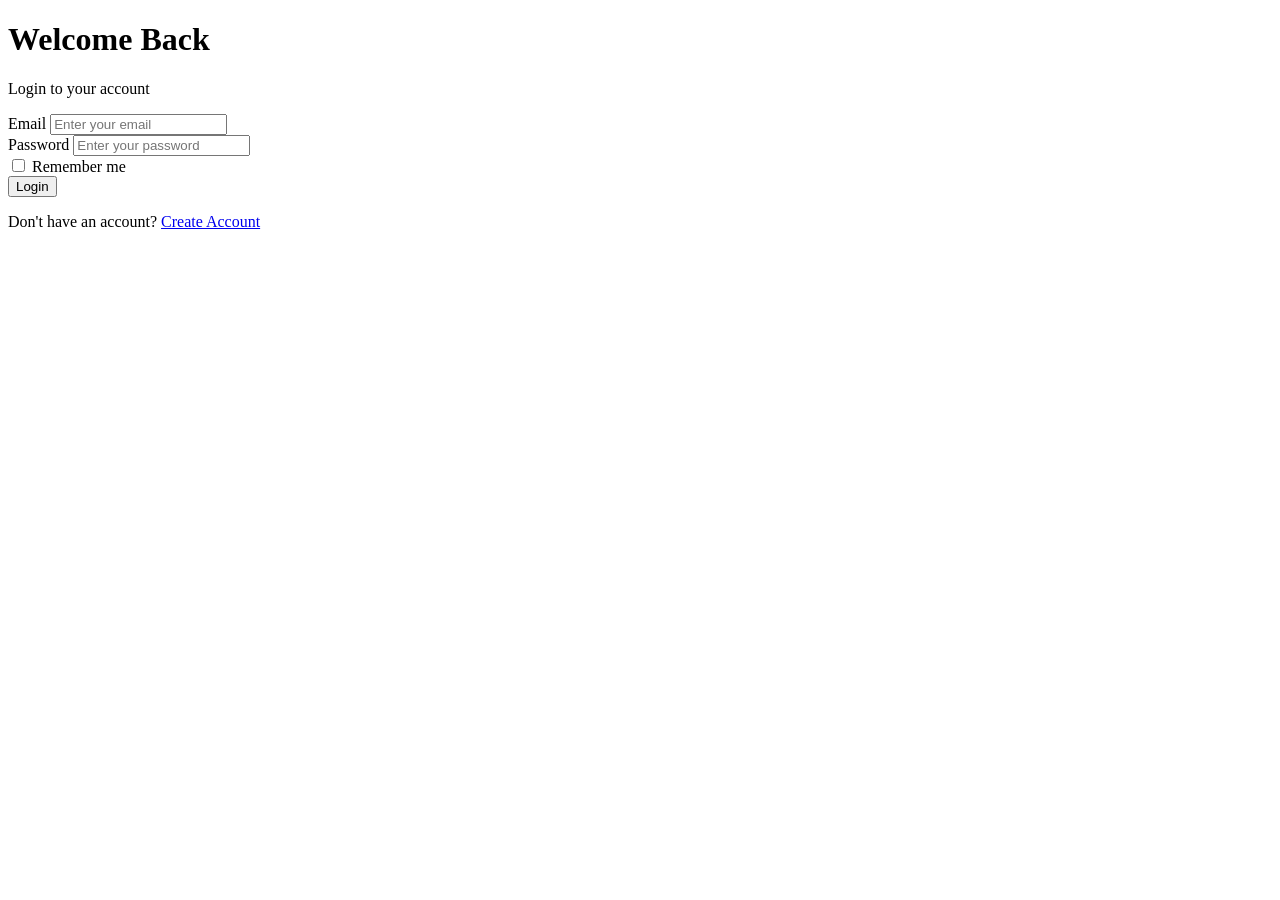
==== index.html @ ed4c9c26 "Add index page" ====
<!DOCTYPE html>
<html lang="en">
<head>
    <meta charset="UTF-8">
    <meta name="viewport" content="width=device-width, initial-scale=1.0">
    <title>Login</title>
    <link rel="stylesheet" href="css/login.css">
</head>

<body>

    <div class="login-container">

        <div class="login-box">

            <h1>Welcome Back</h1>
            <p class="subtitle">Login to your account</p>

            <form id="loginForm">

                <div class="form-group">
                    <label for="email">Email</label>

                    <input
                        type="email"
                        id="email"
                        name="email"
                        placeholder="Enter your email"
                       
                    >
                </div>

                <div class="form-group">
                    <label for="password">Password</label>

                    <input
                        type="password"
                        id="password"
                        name="password"
                        placeholder="Enter your password"
                    
                    >
                </div>

                <div class="form-options">
                    <label>
                        <input type="checkbox" id="rememberMe">
                        Remember me
                    </label>

                   
                </div>

                <button type="submit" id="btnLogin">
                    Login
                </button>

                <p id="message"></p>

            </form>

            <p class="register-link">
                Don't have an account?
                <a href="register.html">Create Account</a>

            </p>

        </div>

    </div>

    <script src="Script/login.js"></script>
</body>
</html>
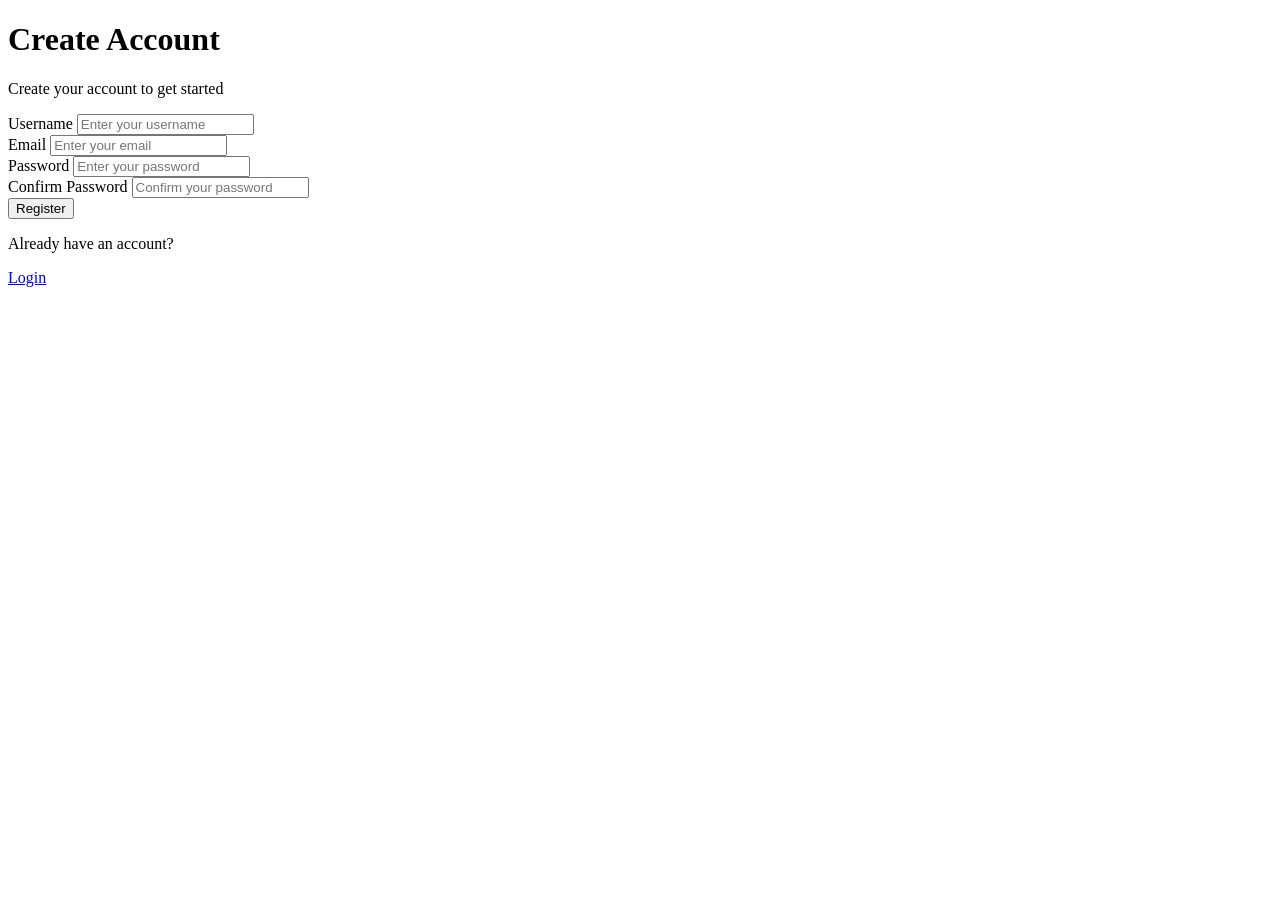
==== commit 0f63f9eb: "Add index page" ====
--- a/index.html
+++ b/index.html
@@ -4,24 +4,34 @@
 <head>
     <meta charset="UTF-8">
     <meta name="viewport" content="width=device-width, initial-scale=1.0">
-    <title>Login</title>
-    <link rel="stylesheet" href="css/login.css">
+    <title>Register</title>
+    <link rel="stylesheet" href="css/register.css">
 </head>
 
 <body>
 
-    <div class="login-container">
+    <div class="register-container">
 
-        <div class="login-box">
+        <div class="register-box">
 
-            <h1>Welcome Back</h1>
-            <p class="subtitle">Login to your account</p>
+            <h1>Create Account</h1>
+            <p class="subtitle">Create your account to get started</p>
 
-            <form id="loginForm">
+            <form id="registerForm">
 
                 <div class="form-group">
-                    <label for="email">Email</label>
+                    <label >Username</label>
+                    <input
+                        type="text"
+                        id="username"
+                        name="username"
+                        placeholder="Enter your username"
+                       
+                    >
+                </div>
 
+                <div class="form-group">
+                    <label >Email</label>
                     <input
                         type="email"
                         id="email"
@@ -32,44 +42,49 @@
                 </div>
 
                 <div class="form-group">
-                    <label for="password">Password</label>
-
+                    <label>Password</label>
                     <input
                         type="password"
                         id="password"
                         name="password"
                         placeholder="Enter your password"
-                    
+                        minlength="8"
+                        
                     >
                 </div>
 
-                <div class="form-options">
-                    <label>
-                        <input type="checkbox" id="rememberMe">
-                        Remember me
-                    </label>
-
-                   
+                <div class="form-group">
+                    <label >Confirm Password</label>
+                    <input
+                        type="password"
+                        id="confirmPassword"
+                        name="confirmPassword"
+                        placeholder="Confirm your password"
+                        minlength="8"
+                      
+                    >
                 </div>
 
-                <button type="submit" id="btnLogin">
-                    Login
+                <button id="btnRegister">
+                    Register
                 </button>
 
-                <p id="message"></p>
+             
 
             </form>
 
-            <p class="register-link">
-                Don't have an account?
-                <a href="register.html">Create Account</a>
-
+            <p class="login-link">
+                Already have an account?
+                
             </p>
-
+            <p class="login-link">
+                <a href="login.html">Login</a>
+            </p>
+               
         </div>
 
     </div>
 
-    <script src="Script/login.js"></script>
+    <script src="Script/register.js"></script>
 </body>
 </html>
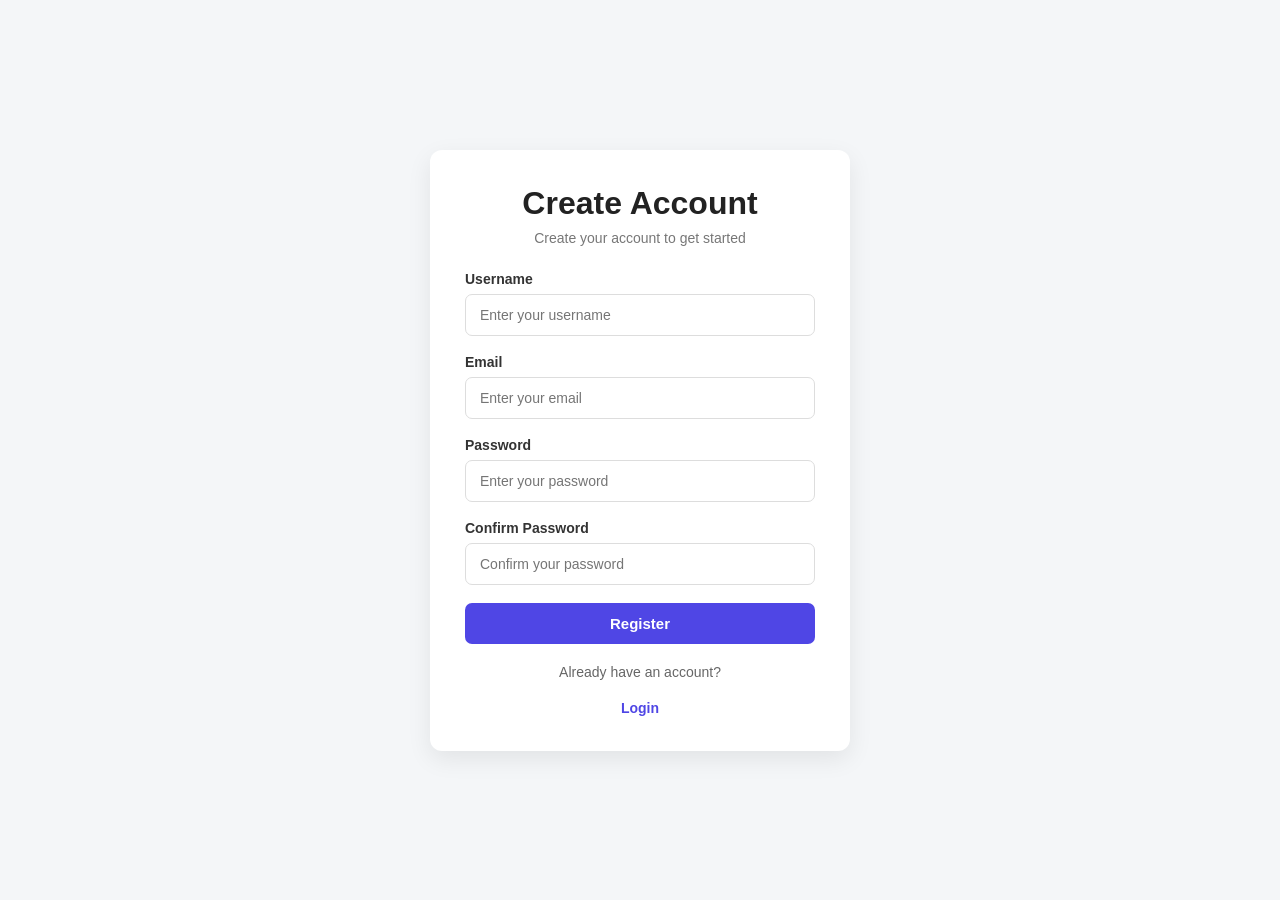
==== commit 09312a87: "Update final changes" ====
--- a/index.html
+++ b/index.html
@@ -5,7 +5,7 @@
     <meta charset="UTF-8">
     <meta name="viewport" content="width=device-width, initial-scale=1.0">
     <title>Register</title>
-    <link rel="stylesheet" href="css/register.css">
+    <link rel="stylesheet" href="Css/style.css">
 </head>
 
 <body>
@@ -85,6 +85,6 @@
 
     </div>
 
-    <script src="Script/register.js"></script>
+    <script src="Scripts/script.js"></script>
 </body>
 </html>
--- a/Css/style.css
+++ b/Css/style.css
@@ -0,0 +1,116 @@
+
+* {
+    margin: 0;
+    padding: 0;
+    box-sizing: border-box;
+}
+
+body {
+    font-family: Arial, sans-serif;
+    background: #f4f6f8;
+    min-height: 100vh;
+    display: flex;
+    justify-content: center;
+    align-items: center;
+}
+
+.register-container {
+    width: 100%;
+    padding: 20px;
+}
+
+.register-box {
+    width: 100%;
+    max-width: 420px;
+    margin: auto;
+    background: white;
+    padding: 35px;
+    border-radius: 12px;
+    box-shadow: 0 8px 25px rgba(0, 0, 0, 0.08);
+}
+
+.register-box h1 {
+    text-align: center;
+    margin-bottom: 8px;
+    color: #222;
+}
+
+.subtitle {
+    text-align: center;
+    color: #777;
+    margin-bottom: 25px;
+    font-size: 14px;
+}
+
+.form-group {
+    margin-bottom: 18px;
+}
+
+.form-group label {
+    display: block;
+    margin-bottom: 7px;
+    font-size: 14px;
+    font-weight: bold;
+    color: #333;
+}
+
+.form-group input {
+    width: 100%;
+    padding: 12px 14px;
+    border: 1px solid #ddd;
+    border-radius: 7px;
+    font-size: 14px;
+    outline: none;
+    transition: 0.3s;
+}
+
+.form-group input:focus {
+    border-color: #4f46e5;
+    box-shadow: 0 0 0 3px rgba(79, 70, 229, 0.1);
+}
+
+#btnRegister {
+    width: 100%;
+    padding: 12px;
+    border: none;
+    border-radius: 7px;
+    background: #4f46e5;
+    color: white;
+    font-size: 15px;
+    font-weight: bold;
+    cursor: pointer;
+    transition: 0.3s;
+}
+
+#btnRegister:hover {
+    background: #4338ca;
+}
+
+#message {
+    text-align: center;
+    margin-top: 15px;
+    font-size: 14px;
+}
+
+.login-link {
+    text-align: center;
+    margin-top: 20px;
+    font-size: 14px;
+    color: #666;
+}
+
+.login-link a {
+    color: #4f46e5;
+    text-decoration: none;
+    font-weight: bold;
+}
+
+.login-link a:hover {
+    text-decoration: underline;
+}
+
+@media (max-width: 480px) {
+    .register-box {
+        padding: 25px 20px;
+    }
+}
